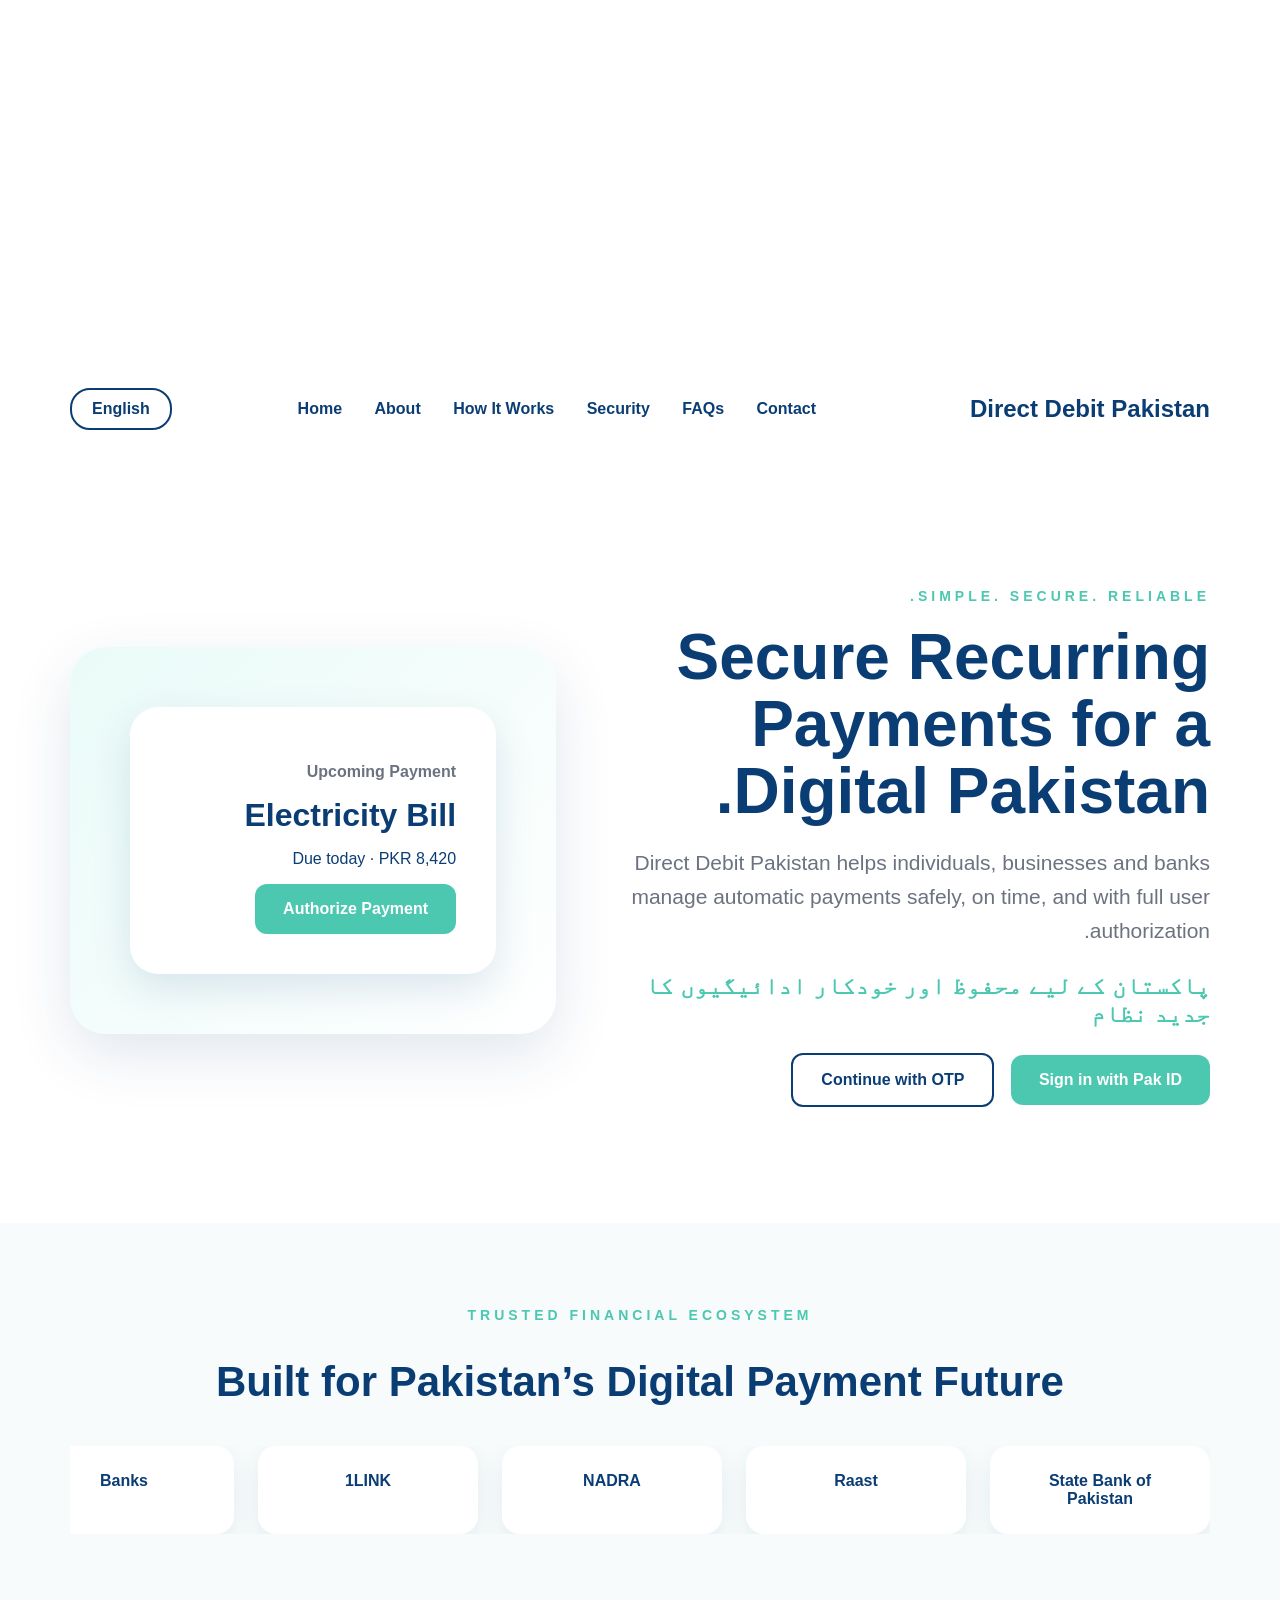
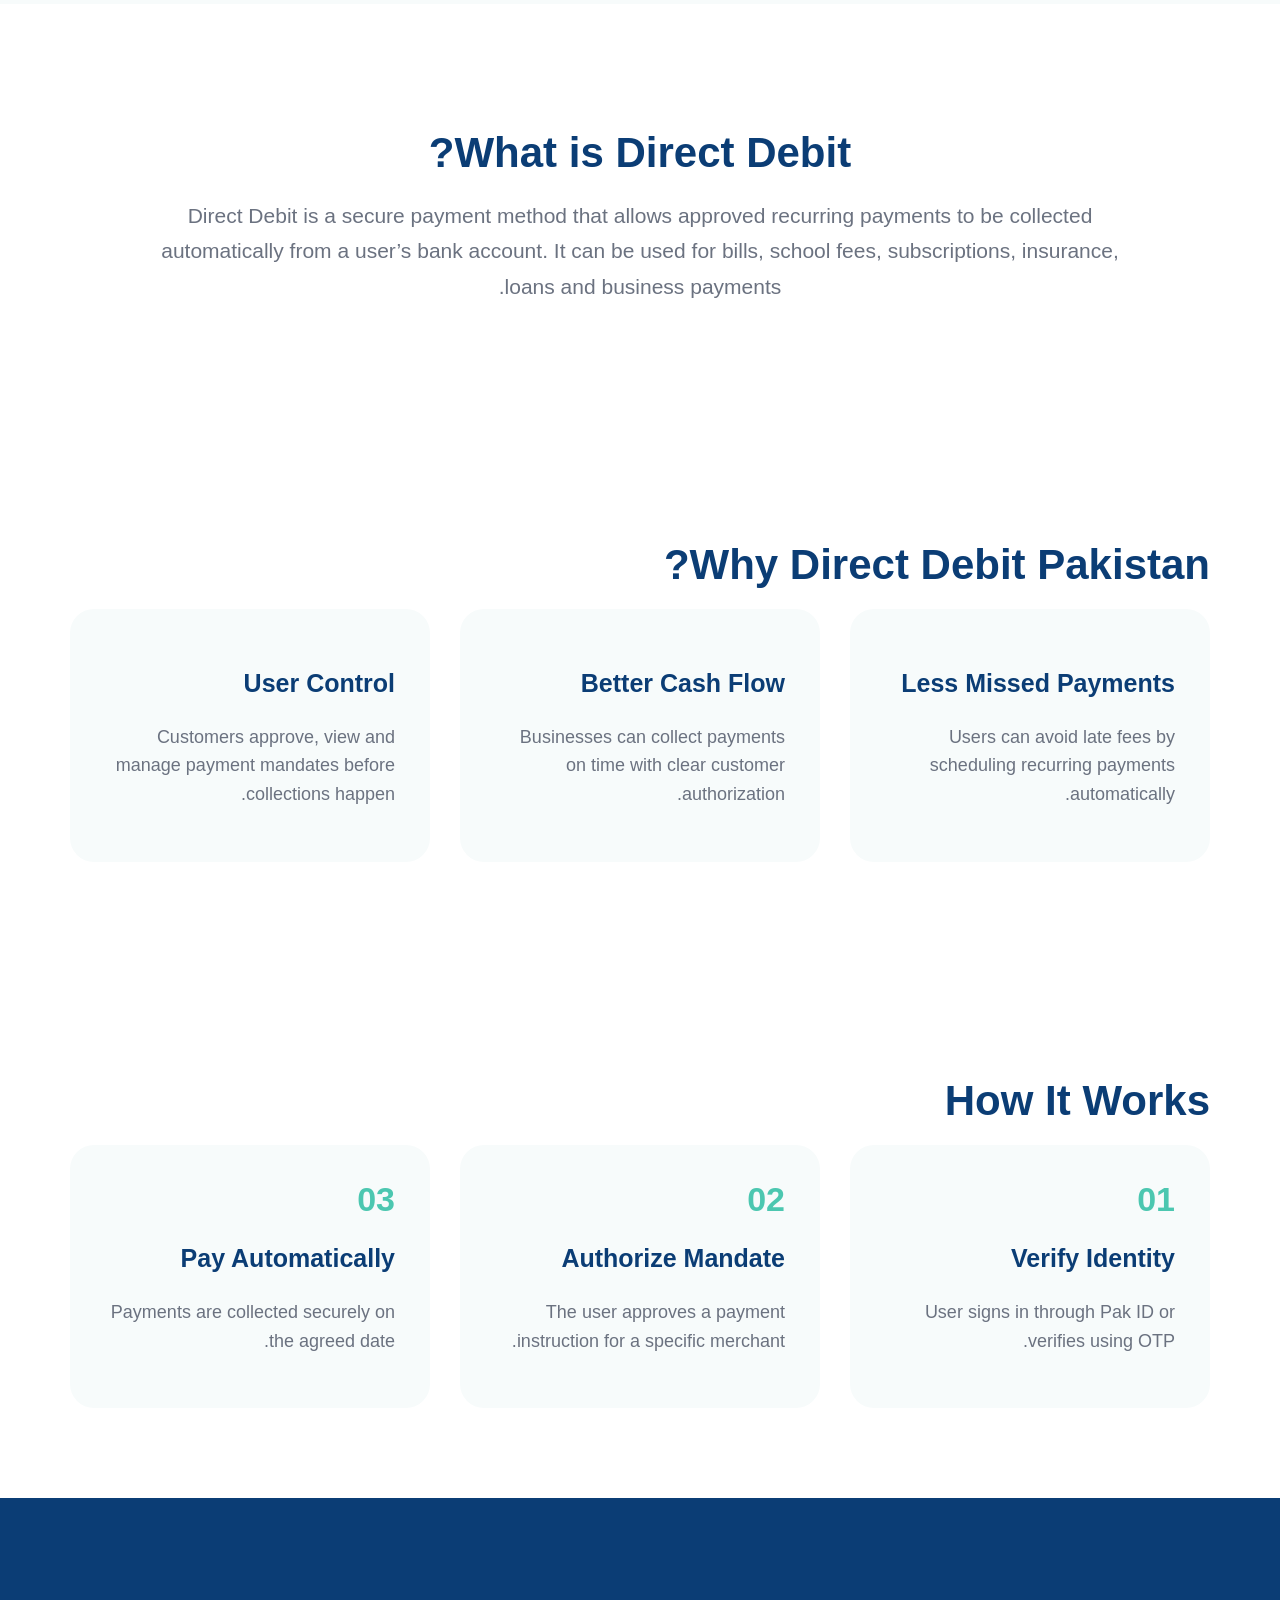
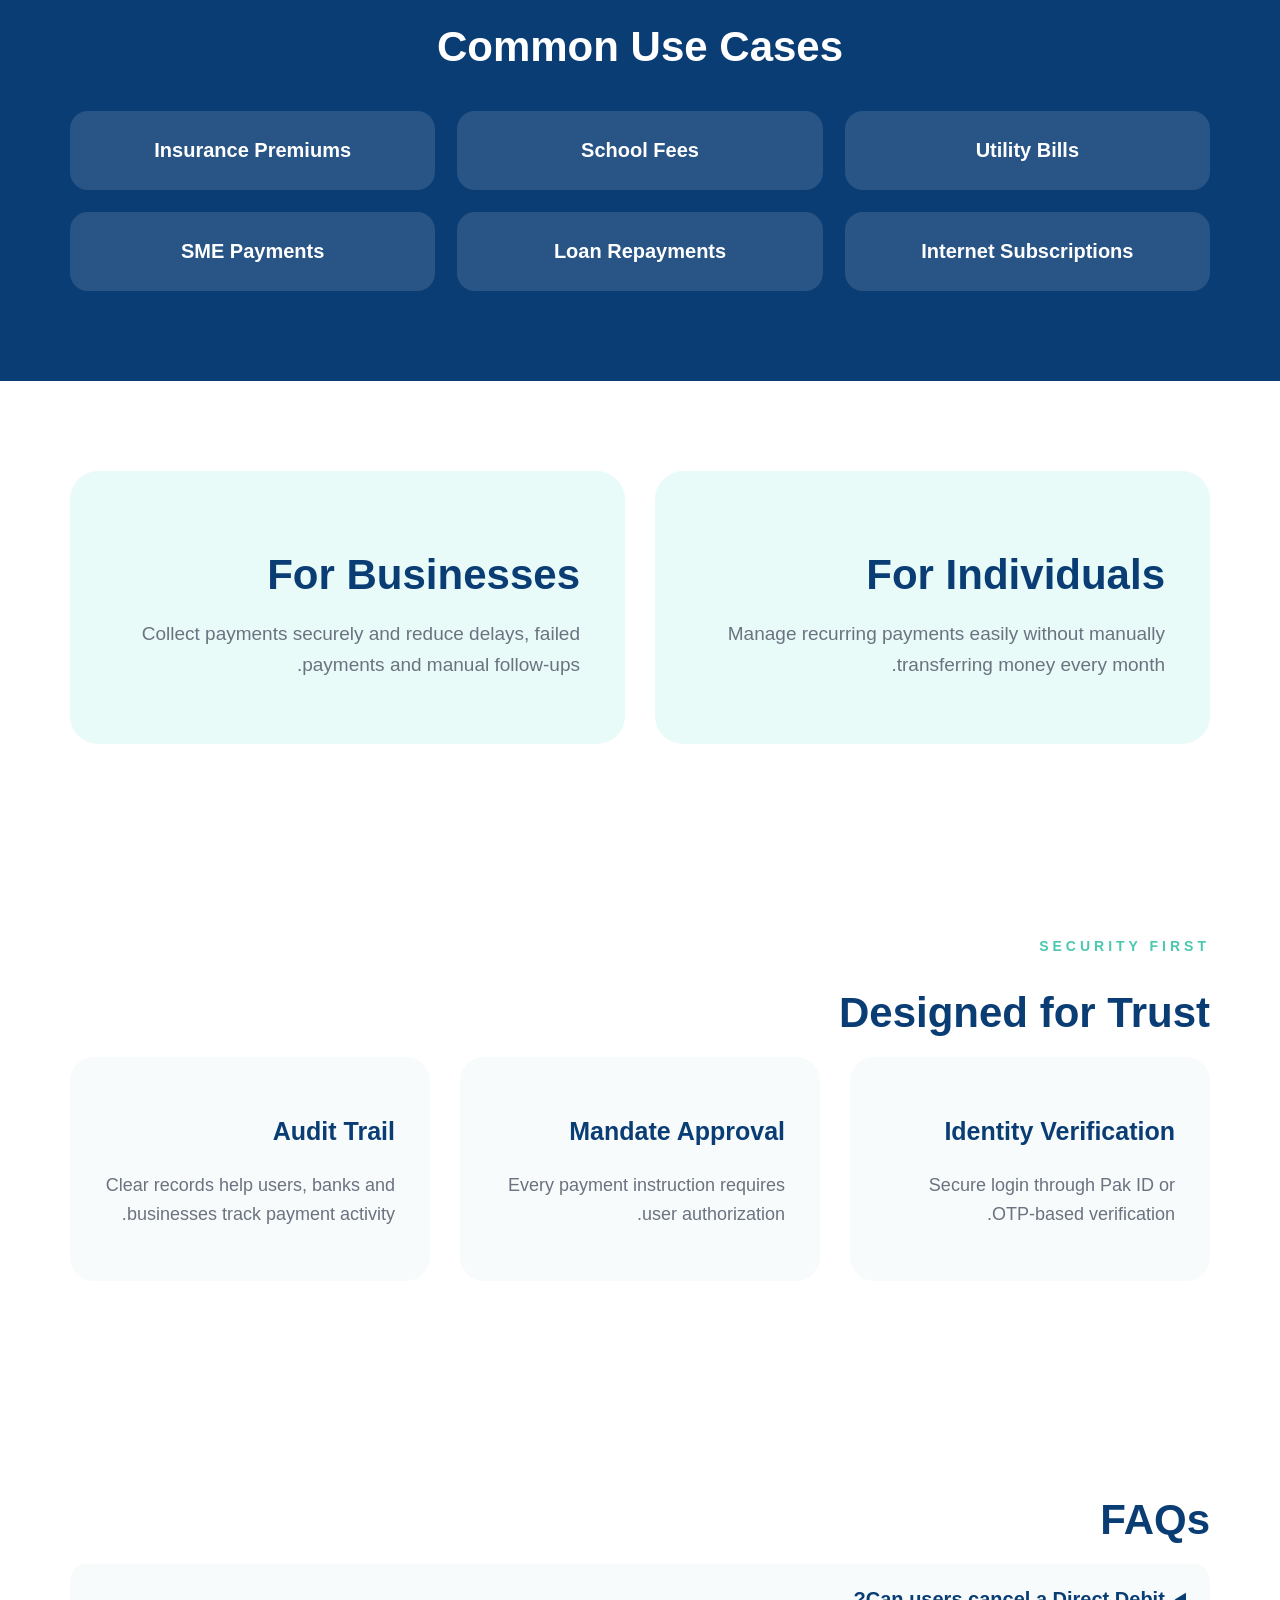
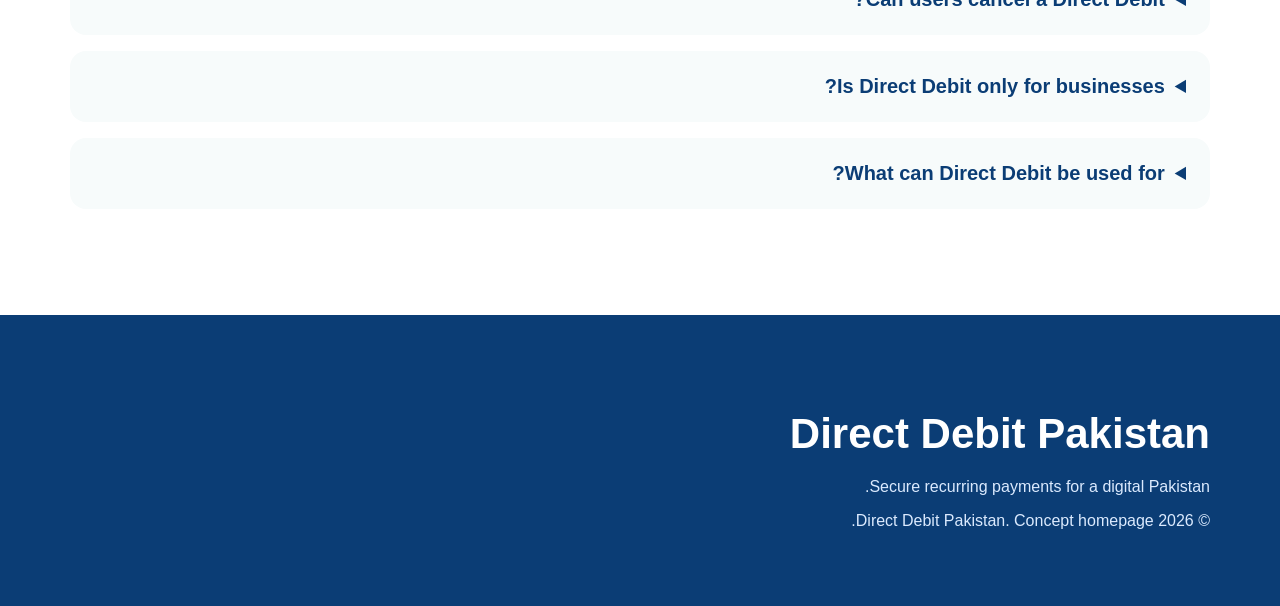
==== urdu.html @ 0ffb4e65 "intial commit" ====
<!DOCTYPE html>
<html lang="ur" dir="rtl">
<head>
    <meta charset="UTF-8">
    <meta name="viewport" content="width=device-width, initial-scale=1.0">
    <title>Direct Debit Pakistan</title>
    <link rel="stylesheet" href="style.css">
</head>
<script>
const observer = new IntersectionObserver((entries) => {
    entries.forEach(entry => {
        if(entry.isIntersecting){
            entry.target.classList.add('show');
        }
    });
});

document.querySelectorAll('.fade-in').forEach((el)=>{
    observer.observe(el);
});
</script>




<section class="about fade-in"></section>

<section class="why fade-in"></section>



<body>

<header class="navbar">
    <div class="logo">Direct Debit Pakistan</div>

    <nav>
        <a href="#">Home</a>
        <a href="#about">About</a>
        <a href="#how">How It Works</a>
        <a href="#security">Security</a>
        <a href="#faqs">FAQs</a>
        <a href="#contact">Contact</a>
    </nav>

    <a href="index.html" class="language-btn">English</a>
</header>

<section class="hero">
    <div class="hero-text">
        <p class="eyebrow">SIMPLE. SECURE. RELIABLE.</p>

        <h1 id="hero-title">Secure Recurring Payments for a Digital Pakistan.</h1>

        <p class="subtitle">
            Direct Debit Pakistan helps individuals, businesses and banks manage automatic payments safely, on time, and with full user authorization.
        </p>

        <p class="urdu-line">
            پاکستان کے لیے محفوظ اور خودکار ادائیگیوں کا جدید نظام
        </p>

        <div class="hero-buttons">
            <button>Sign in with Pak ID</button>
            <button class="outline-btn">Continue with OTP</button>
        </div>
    </div>

    <div class="hero-card">
        <div class="payment-card">
            <p class="card-label">Upcoming Payment</p>
            <h3>Electricity Bill</h3>
            <p>Due today · PKR 8,420</p>
            <button>Authorize Payment</button>
        </div>
    </div>
</section>

<section class="partners">
    <p class="eyebrow">TRUSTED FINANCIAL ECOSYSTEM</p>
    <h2>Built for Pakistan’s Digital Payment Future</h2>

    <div class="logo-slider">
        <div class="logo-track">
            <div class="partner-logo">State Bank of Pakistan</div>
            <div class="partner-logo">Raast</div>
            <div class="partner-logo">NADRA</div>
            <div class="partner-logo">1LINK</div>
            <div class="partner-logo">Banks</div>
            <div class="partner-logo">Fintechs</div>

            <div class="partner-logo">State Bank of Pakistan</div>
            <div class="partner-logo">Raast</div>
            <div class="partner-logo">NADRA</div>
            <div class="partner-logo">1LINK</div>
            <div class="partner-logo">Banks</div>
            <div class="partner-logo">Fintechs</div>
        </div>
    </div>
</section>

<section class="about" id="about">
    <h2>What is Direct Debit?</h2>
    <p>
        Direct Debit is a secure payment method that allows approved recurring payments to be collected automatically from a user’s bank account. It can be used for bills, school fees, subscriptions, insurance, loans and business payments.
    </p>
</section>

<section class="why">
    <h2>Why Direct Debit Pakistan?</h2>

    <div class="grid">
        <div class="box">
            <h3>Less Missed Payments</h3>
            <p>Users can avoid late fees by scheduling recurring payments automatically.</p>
        </div>

        <div class="box">
            <h3>Better Cash Flow</h3>
            <p>Businesses can collect payments on time with clear customer authorization.</p>
        </div>

        <div class="box">
            <h3>User Control</h3>
            <p>Customers approve, view and manage payment mandates before collections happen.</p>
        </div>
    </div>
</section>

<section class="how" id="how">
    <h2>How It Works</h2>

    <div class="steps">
        <div class="step">
            <span>01</span>
            <h3>Verify Identity</h3>
            <p>User signs in through Pak ID or verifies using OTP.</p>
        </div>

        <div class="step">
            <span>02</span>
            <h3>Authorize Mandate</h3>
            <p>The user approves a payment instruction for a specific merchant.</p>
        </div>

        <div class="step">
            <span>03</span>
            <h3>Pay Automatically</h3>
            <p>Payments are collected securely on the agreed date.</p>
        </div>
    </div>
</section>

<section class="use-cases">
    <h2>Common Use Cases</h2>

    <div class="use-grid">
        <div>Utility Bills</div>
        <div>School Fees</div>
        <div>Insurance Premiums</div>
        <div>Internet Subscriptions</div>
        <div>Loan Repayments</div>
        <div>SME Payments</div>
    </div>
</section>

<section class="audience">
    <div>
        <h2>For Individuals</h2>
        <p>Manage recurring payments easily without manually transferring money every month.</p>
    </div>

    <div>
        <h2>For Businesses</h2>
        <p>Collect payments securely and reduce delays, failed payments and manual follow-ups.</p>
    </div>
</section>

<section class="security" id="security">
    <p class="eyebrow">SECURITY FIRST</p>
    <h2>Designed for Trust</h2>

    <div class="grid">
        <div class="box">
            <h3>Identity Verification</h3>
            <p>Secure login through Pak ID or OTP-based verification.</p>
        </div>

        <div class="box">
            <h3>Mandate Approval</h3>
            <p>Every payment instruction requires user authorization.</p>
        </div>

        <div class="box">
            <h3>Audit Trail</h3>
            <p>Clear records help users, banks and businesses track payment activity.</p>
        </div>
    </div>
</section>

<section class="faqs" id="faqs">
    <h2>FAQs</h2>

    <details>
        <summary>Can users cancel a Direct Debit?</summary>
        <p>Yes. Users should be able to view, manage or cancel active payment mandates.</p>
    </details>

    <details>
        <summary>Is Direct Debit only for businesses?</summary>
        <p>No. It benefits individuals, businesses, banks, fintechs and service providers.</p>
    </details>

    <details>
        <summary>What can Direct Debit be used for?</summary>
        <p>It can be used for bills, fees, subscriptions, insurance, rent and other recurring payments.</p>
    </details>
</section>

<footer id="contact">
    <h2>Direct Debit Pakistan</h2>
    <p>Secure recurring payments for a digital Pakistan.</p>
    <p>© 2026 Direct Debit Pakistan. Concept homepage.</p>
</footer>
<script src="script.js"></script>
</body>
</html>
---- style.css ----
* {
    box-sizing: border-box;
}
.box,
.step,
.partner-logo,
.audience div {
    transition: all 0.3s ease;
}

.box:hover,
.step:hover,
.partner-logo:hover,
.audience div:hover {
    transform: translateY(-8px);
}
body {
    margin: 0;
    font-family: Arial, sans-serif;
    color: #0B3D75;
    background: #ffffff;
}
html {
    scroll-behavior: smooth;
}
.navbar {
    display: flex;
    justify-content: space-between;
    align-items: center;
    padding: 28px 70px;
    background: white;
    position: sticky;
    top: 0;
    z-index: 10;
}
button {
    transition: all 0.3s ease;
}

.fade-in {
    opacity: 0;
    transform: translateY(40px);
    transition: all 0.8s ease;
}

.fade-in.show {
    opacity: 1;
    transform: translateY(0);
}

.payment-card {
    animation: float 4s ease-in-out infinite;
}

@keyframes float {

    0% {
        transform: translateY(0);
    }

    50% {
        transform: translateY(-10px);
    }

    100% {
        transform: translateY(0);
    }
}

button:hover {
    transform: translateY(-3px);
}
.logo {
    font-size: 24px;
    font-weight: 800;
}

nav a {
    text-decoration: none;
    color: #0B3D75;
    margin-left: 28px;
    font-weight: 700;
}

.language-btn {
    background: white;
    color: #0B3D75;
    border: 2px solid #0B3D75;
    border-radius: 20px;
    padding: 10px 20px;
    font-weight: bold;
}

.hero {
    display: flex;
    align-items: center;
    justify-content: space-between;
    gap: 70px;
    padding: 90px 70px;
    min-height: 85vh;
}

.hero-text {
    width: 55%;
}

.eyebrow {
    color: #4CC7B0;
    font-weight: 800;
    letter-spacing: 4px;
    font-size: 14px;
}

h1 {
    font-size: 64px;
    line-height: 1.05;
    margin: 20px 0;
}

h2 {
    font-size: 42px;
    margin-bottom: 20px;
}

.subtitle {
    font-size: 21px;
    color: #6B7280;
    line-height: 1.6;
    max-width: 680px;
}

.urdu-line {
    font-size: 24px;
    color: #4CC7B0;
    font-weight: bold;
    margin: 25px 0;
}

button {
    background: #4CC7B0;
    color: white;
    border: none;
    padding: 16px 28px;
    border-radius: 12px;
    font-size: 16px;
    font-weight: 800;
    cursor: pointer;
}

button:hover {
    background: #3bb39f;
}

.outline-btn {
    background: white;
    color: #0B3D75;
    border: 2px solid #0B3D75;
    margin-left: 12px;
}

.hero-card {
    width: 45%;
    background: linear-gradient(135deg, #e9fbf8, #ffffff);
    border-radius: 36px;
    padding: 60px;
    box-shadow: 0 20px 60px rgba(11, 61, 117, 0.12);
}

.payment-card {
    background: white;
    border-radius: 28px;
    padding: 40px;
    box-shadow: 0 15px 40px rgba(11, 61, 117, 0.12);
}

.payment-card h3 {
    font-size: 32px;
    margin: 10px 0;
}

.card-label {
    color: #6B7280;
    font-weight: bold;
}

.partners {
    padding: 70px;
    text-align: center;
    overflow: hidden;
    background: #f7fbfb;
}

.logo-slider {
    overflow: hidden;
    margin-top: 40px;
}

.logo-track {
    display: flex;
    gap: 24px;
    animation: slide 22s linear infinite;
}

.partner-logo {
    min-width: 220px;
    background: white;
    border-radius: 18px;
    padding: 26px 30px;
    font-weight: 800;
    box-shadow: 0 8px 25px rgba(11, 61, 117, 0.08);
}

@keyframes slide {
    from {
        transform: translateX(0);
    }

    to {
        transform: translateX(-50%);
    }
}

.about {
    padding: 90px 160px;
    text-align: center;
}

.about p {
    color: #6B7280;
    font-size: 21px;
    line-height: 1.7;
}

.why,
.how,
.security,
.faqs {
    padding: 90px 70px;
}

.grid,
.steps {
    display: flex;
    gap: 30px;
}

.box,
.step {
    flex: 1;
    background: #f7fbfb;
    padding: 35px;
    border-radius: 24px;
}

.box h3,
.step h3 {
    font-size: 25px;
}

.box p,
.step p {
    color: #6B7280;
    font-size: 18px;
    line-height: 1.6;
}

.step span {
    color: #4CC7B0;
    font-size: 34px;
    font-weight: 900;
}

.use-cases {
    padding: 90px 70px;
    background: #0B3D75;
    color: white;
    text-align: center;
}

.use-grid {
    display: grid;
    grid-template-columns: repeat(3, 1fr);
    gap: 22px;
    margin-top: 40px;
}

.use-grid div {
    background: rgba(255, 255, 255, 0.12);
    padding: 28px;
    border-radius: 18px;
    font-size: 20px;
    font-weight: bold;
}

.audience {
    display: flex;
    gap: 30px;
    padding: 90px 70px;
}

.audience div {
    flex: 1;
    background: #e9fbf8;
    padding: 45px;
    border-radius: 28px;
}

.audience p {
    color: #6B7280;
    font-size: 19px;
    line-height: 1.6;
}

.faqs details {
    background: #f7fbfb;
    margin-bottom: 16px;
    padding: 24px;
    border-radius: 16px;
}

.faqs summary {
    font-size: 20px;
    font-weight: bold;
    cursor: pointer;
}

.faqs p {
    color: #6B7280;
    font-size: 18px;
}

footer {
    background: #0B3D75;
    color: white;
    padding: 60px 70px;
}

footer p {
    color: #dbeafe;
}

@media (max-width: 900px) {
    .navbar,
    .hero,
    .grid,
    .steps,
    .audience {
        flex-direction: column;
        align-items: flex-start;
    }

    nav {
        display: none;
    }

    .hero-text,
    .hero-card {
        width: 100%;
    }

    h1 {
        font-size: 42px;
    }

    h2 {
        font-size: 34px;
    }

    .about {
        padding: 60px 30px;
    }

    .why,
    .how,
    .security,
    .faqs,
    .partners,
    .use-cases,
    .audience,
    .hero,
    .navbar,
    footer {
        padding-left: 30px;
        padding-right: 30px;
    }

    .use-grid {
        grid-template-columns: 1fr;
    }

    .outline-btn {
        margin-left: 0;
        margin-top: 12px;
    }
}
html[dir="rtl"] body {
    direction: rtl;
}

html[dir="rtl"] .navbar,
html[dir="rtl"] .hero,
html[dir="rtl"] .grid,
html[dir="rtl"] .steps,
html[dir="rtl"] .audience {
    direction: rtl;
}

html[dir="rtl"] nav a {
    margin-left: 0;
    margin-right: 28px;
}

html[dir="rtl"] .outline-btn {
    margin-left: 0;
    margin-right: 12px;
}

html[dir="rtl"] .step,
html[dir="rtl"] .box,
html[dir="rtl"] .audience div {
    text-align: right;
}

.language-btn {
    text-decoration: none;
    display: inline-block;
}
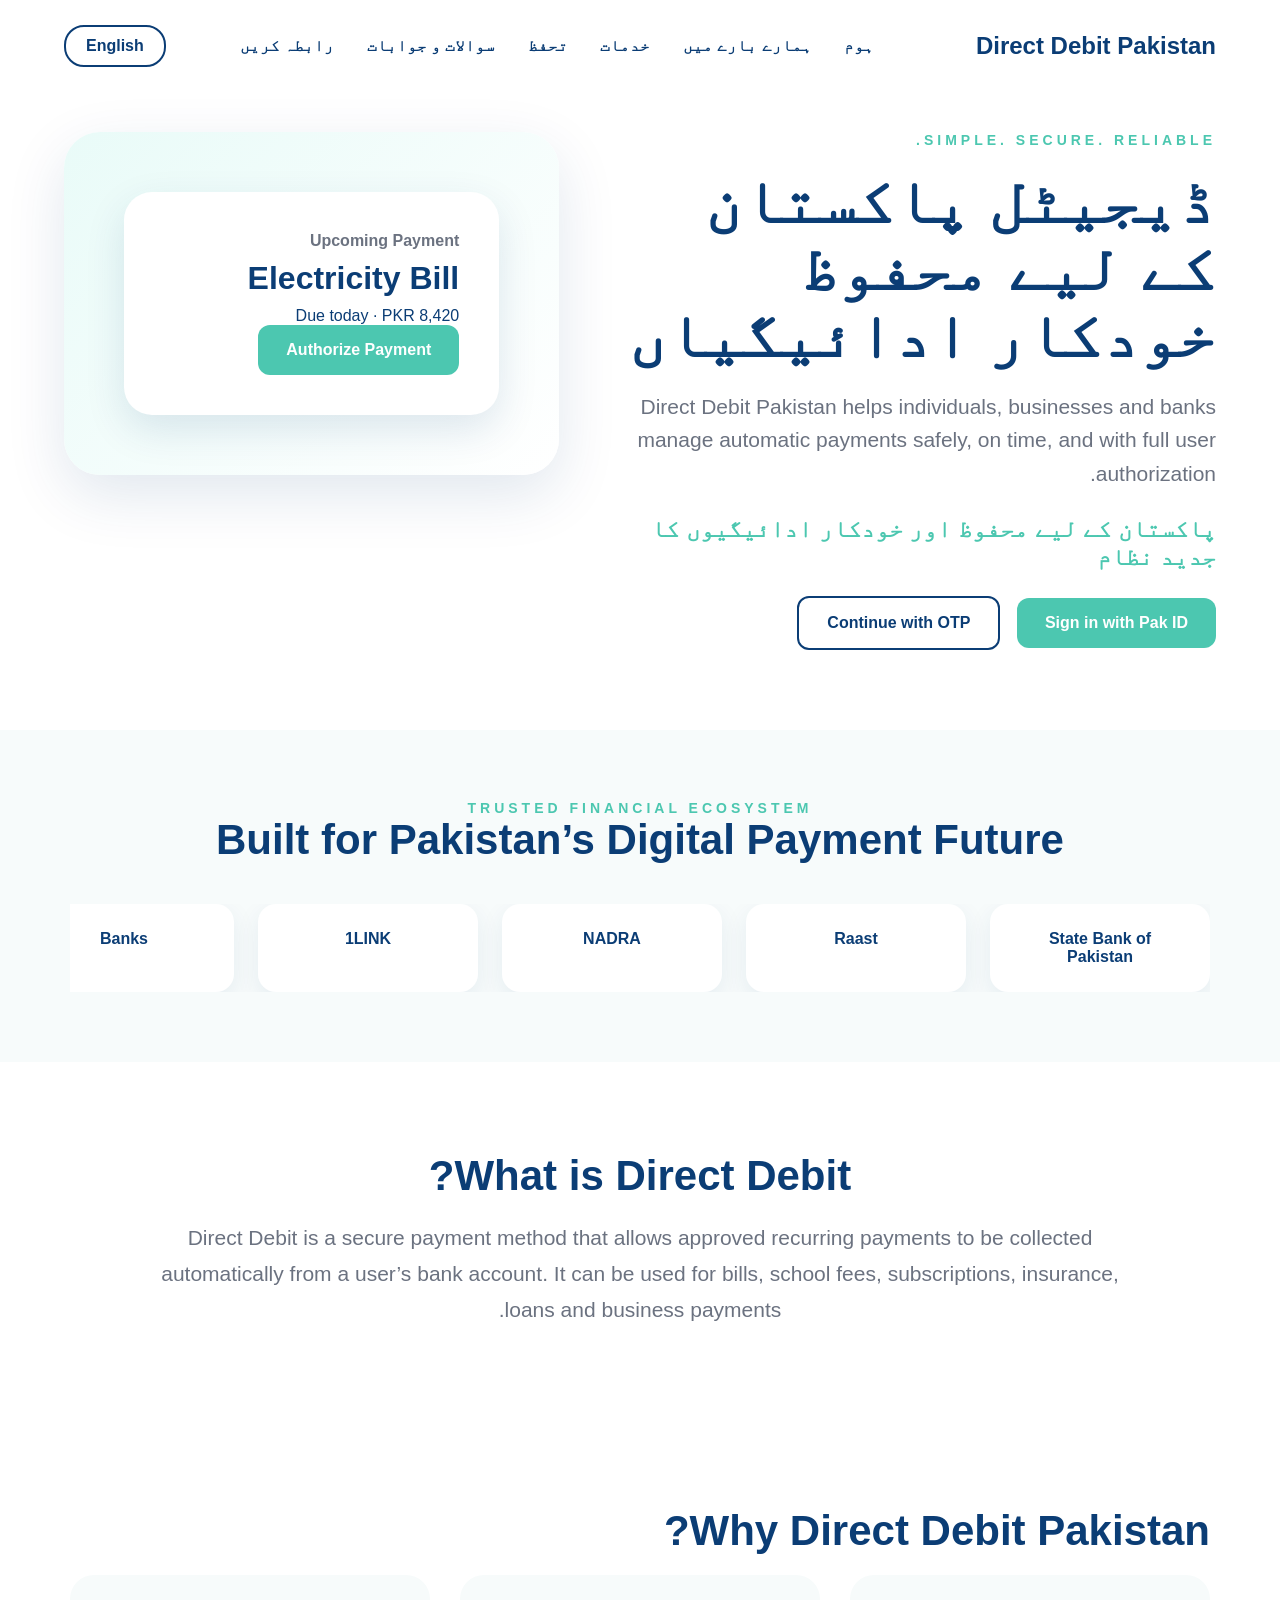
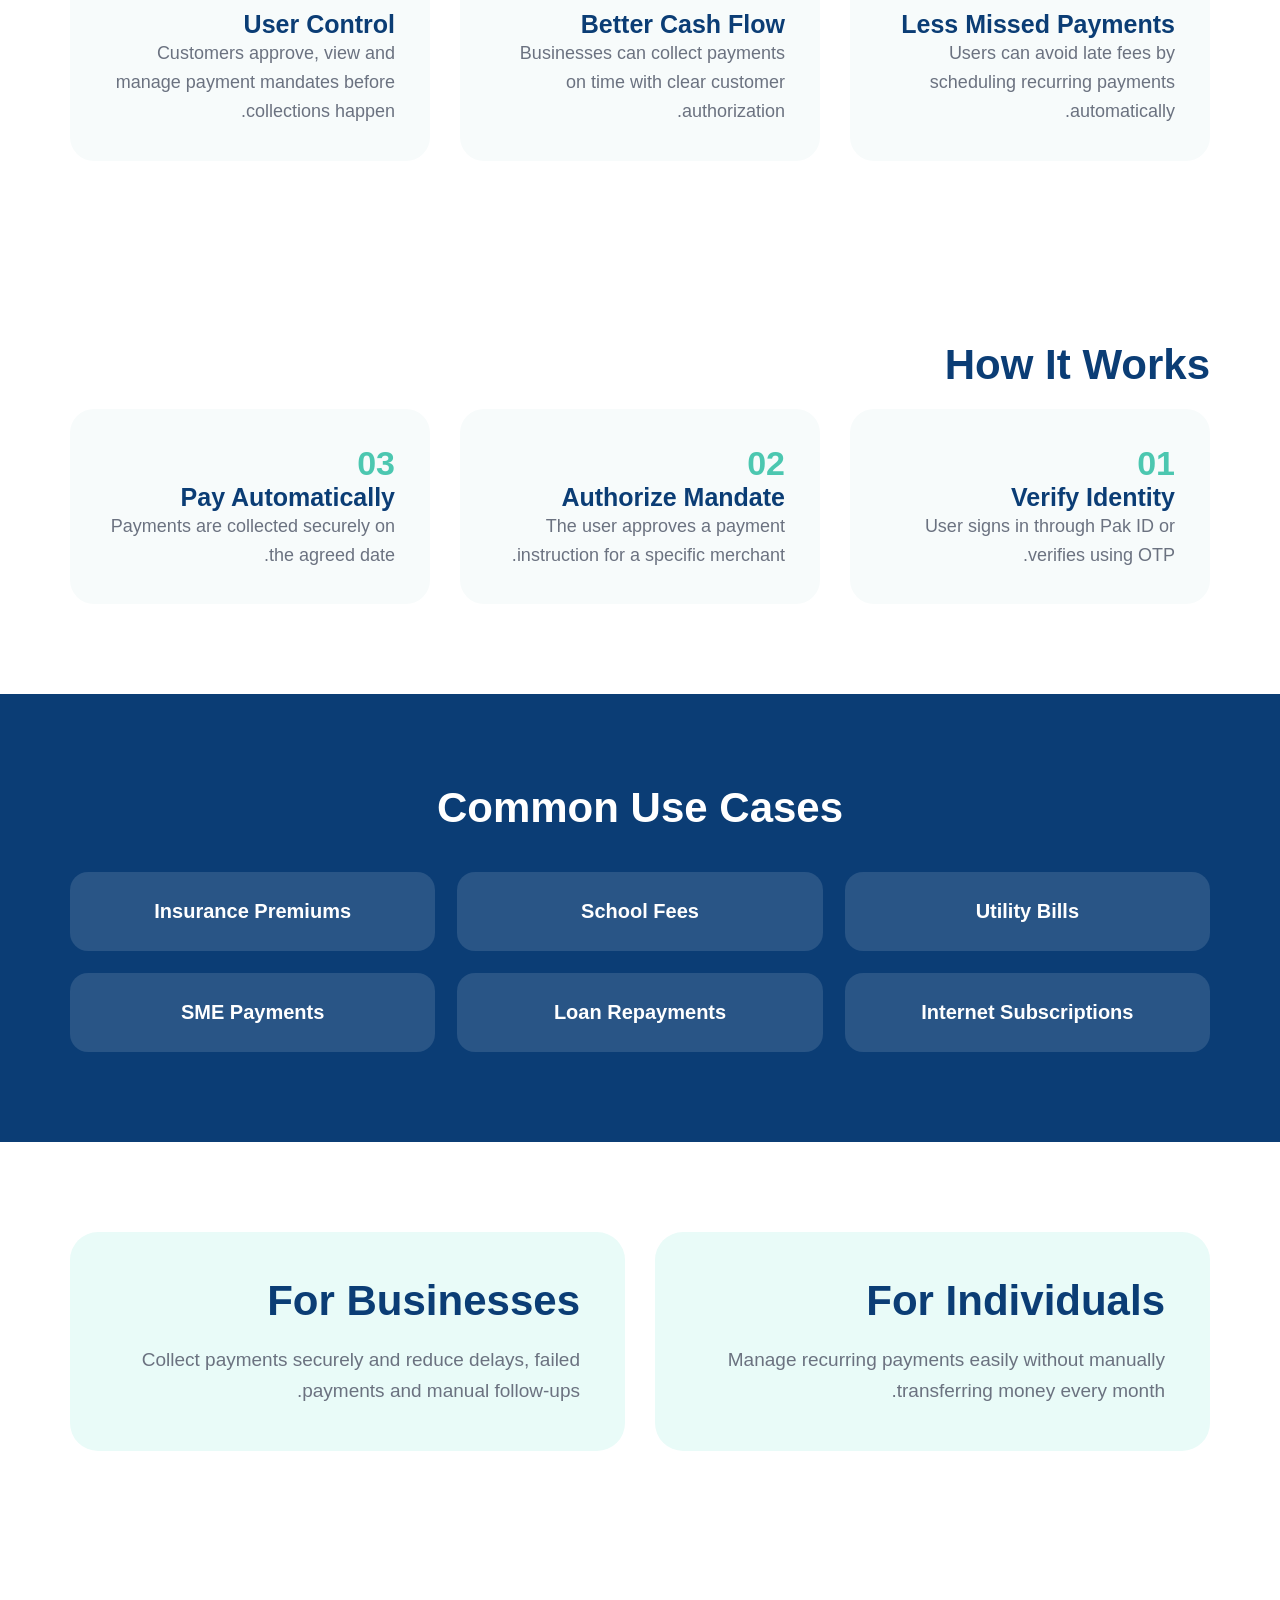
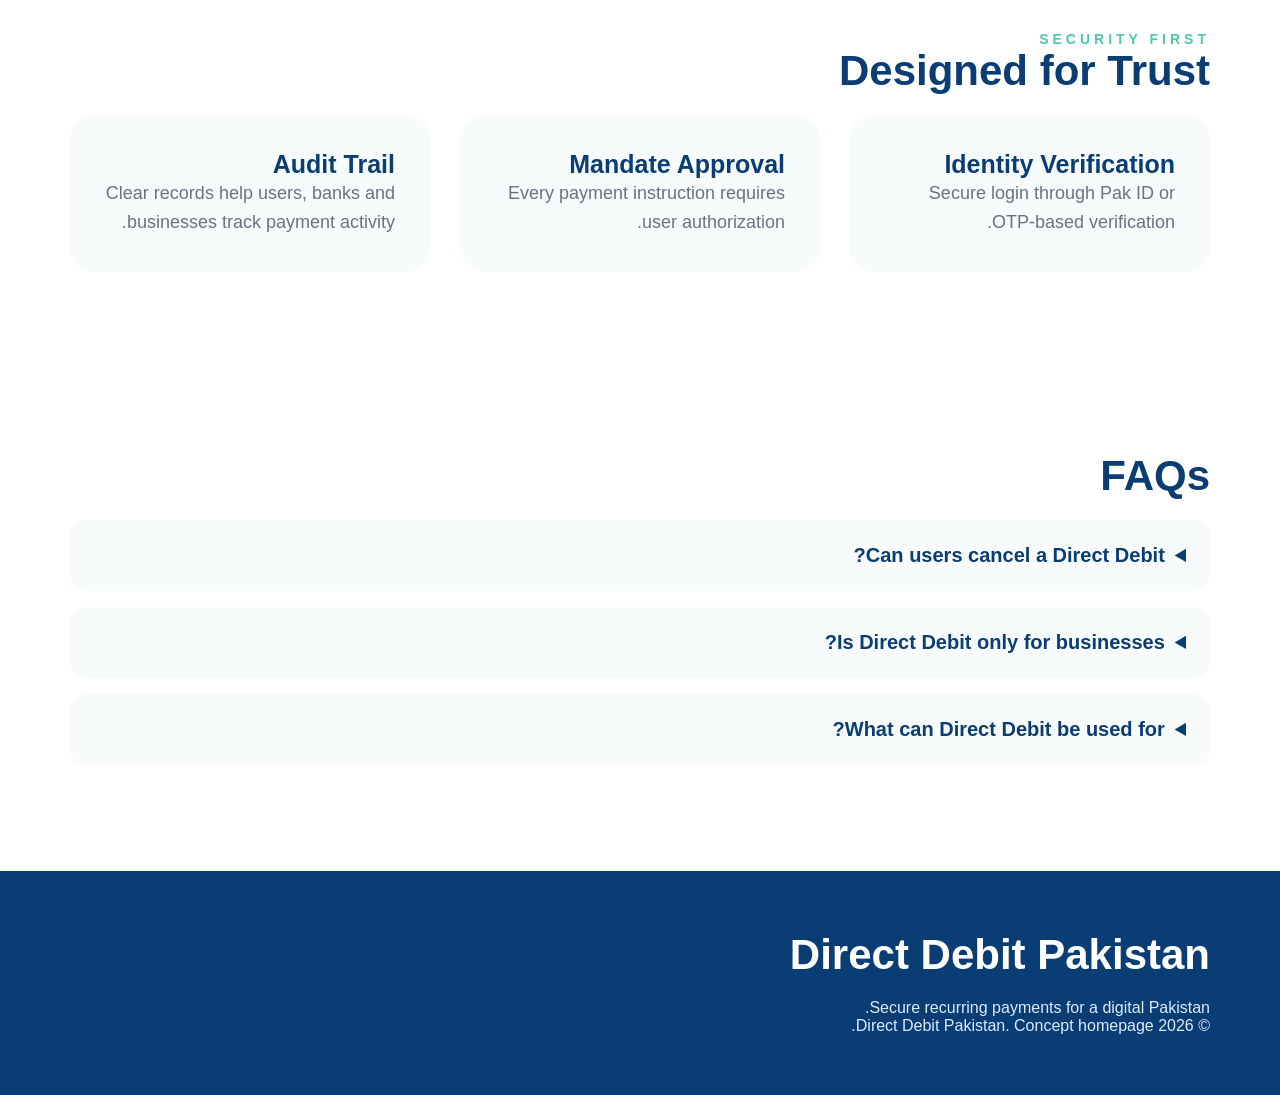
==== commit d541c275: "updates v2" ====
--- a/urdu.html
+++ b/urdu.html
@@ -23,10 +23,6 @@
 
 
 
-<section class="about fade-in"></section>
-
-<section class="why fade-in"></section>
-
 
 
 <body>
@@ -35,12 +31,12 @@
     <div class="logo">Direct Debit Pakistan</div>
 
     <nav>
-        <a href="#">Home</a>
-        <a href="#about">About</a>
-        <a href="#how">How It Works</a>
-        <a href="#security">Security</a>
-        <a href="#faqs">FAQs</a>
-        <a href="#contact">Contact</a>
+        <a href="#">ہوم</a>
+        <a href="#about">ہمارے بارے میں</a>
+        <a href="#how">خدمات</a>
+        <a href="#security">تحفظ</a>
+        <a href="#faqs">سوالات و جوابات</a>
+        <a href="#contact">رابطہ کریں</a>
     </nav>
 
     <a href="index.html" class="language-btn">English</a>
@@ -50,7 +46,7 @@
     <div class="hero-text">
         <p class="eyebrow">SIMPLE. SECURE. RELIABLE.</p>
 
-        <h1 id="hero-title">Secure Recurring Payments for a Digital Pakistan.</h1>
+        <h1 id="hero-title">ڈیجیٹل پاکستان کے لیے محفوظ خودکار ادائیگیاں</h1>
 
         <p class="subtitle">
             Direct Debit Pakistan helps individuals, businesses and banks manage automatic payments safely, on time, and with full user authorization.
--- a/style.css
+++ b/style.css
@@ -1,3 +1,15 @@
+
+* {
+    margin: 0;
+    padding: 0;
+    box-sizing: border-box;
+}
+
+body {
+    margin: 0;
+}
+
+
 * {
     box-sizing: border-box;
 }
@@ -16,7 +28,7 @@
 }
 body {
     margin: 0;
-    font-family: Arial, sans-serif;
+    font-family: 'Inter', sans-serif;
     color: #0B3D75;
     background: #ffffff;
 }
@@ -27,11 +39,7 @@
     display: flex;
     justify-content: space-between;
     align-items: center;
-    padding: 28px 70px;
-    background: white;
-    position: sticky;
-    top: 0;
-    z-index: 10;
+    padding: 25px 5%;
 }
 button {
     transition: all 0.3s ease;
@@ -93,11 +101,11 @@
 
 .hero {
     display: flex;
-    align-items: center;
+    align-items: flex-start;
     justify-content: space-between;
-    gap: 70px;
-    padding: 90px 70px;
-    min-height: 85vh;
+    padding: 40px 5% 80px;
+    min-height: auto;
+    gap: 60px;
 }
 
 .hero-text {
